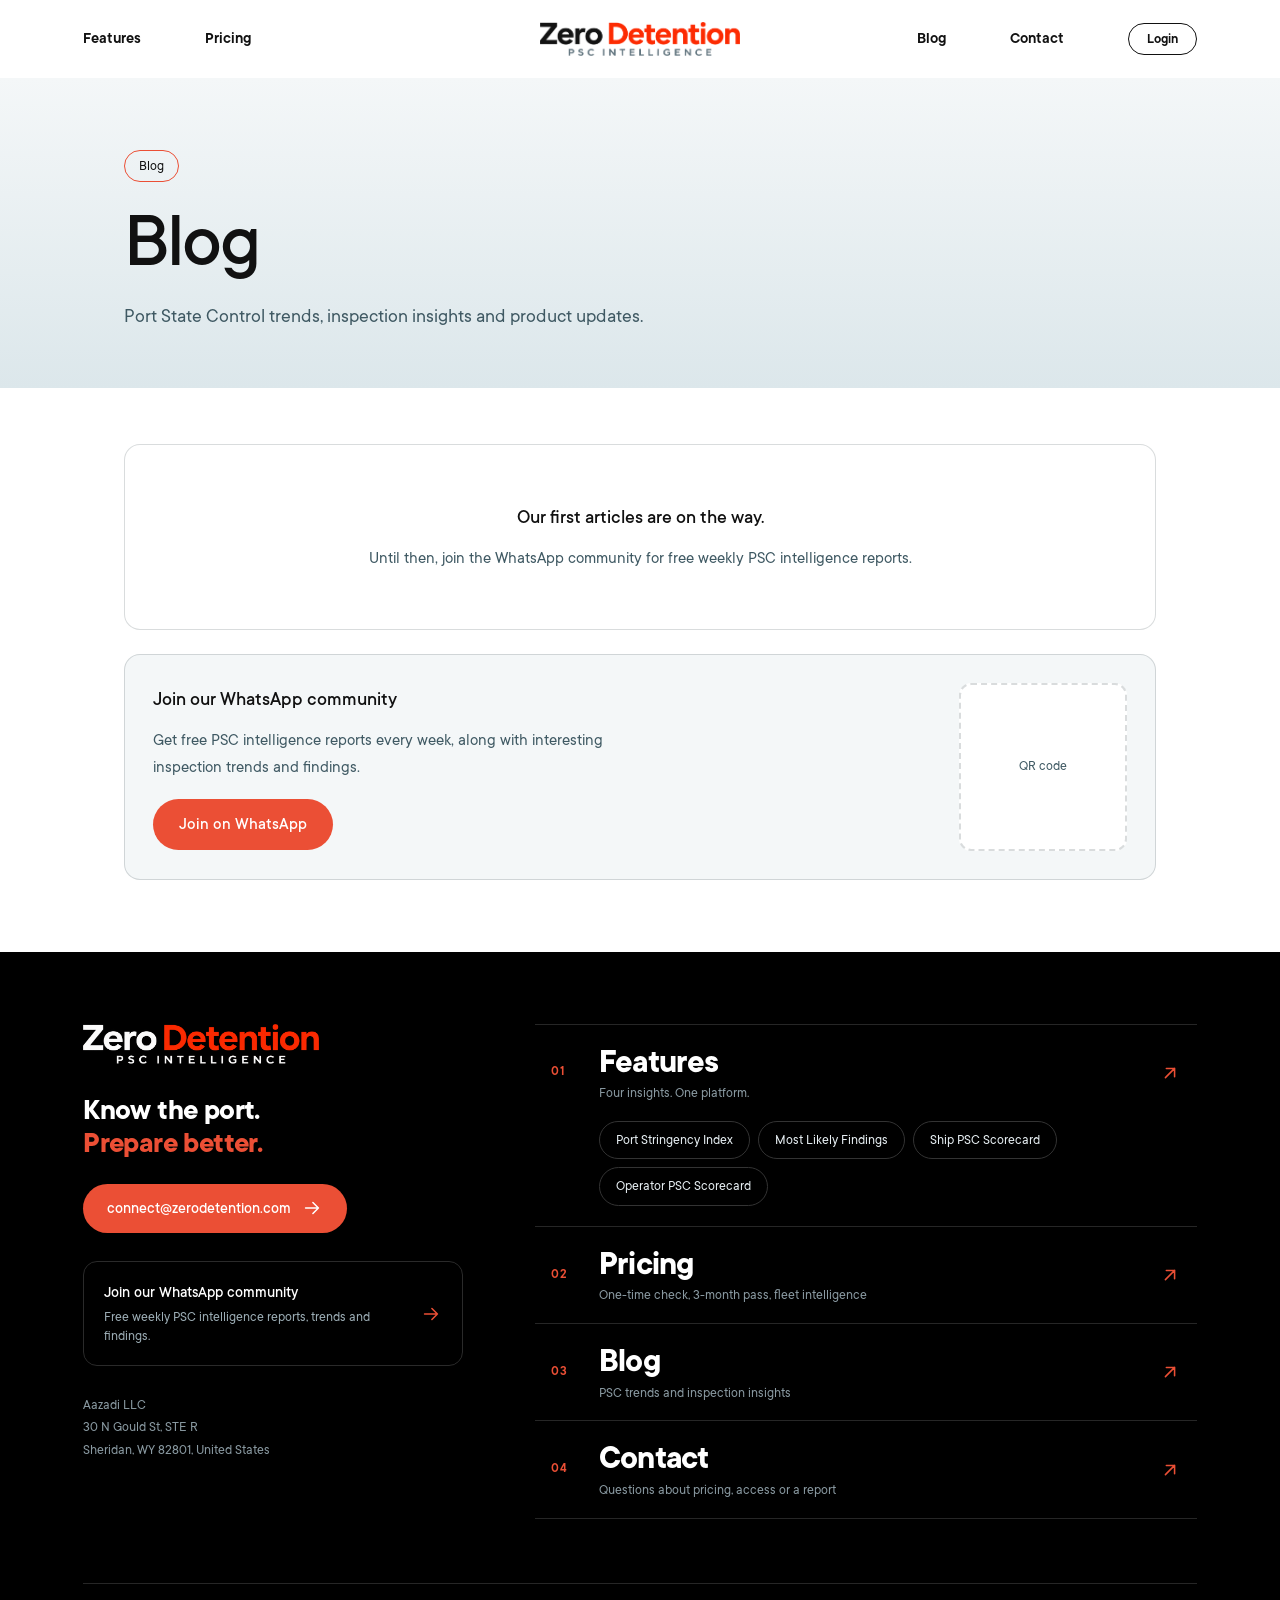
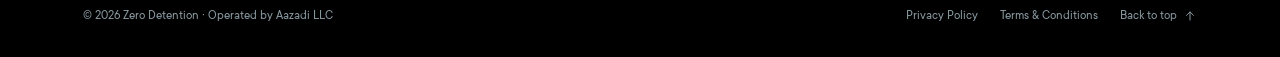
==== blog.html @ bdcffcdd "create all pages" ====
<!DOCTYPE html>
<html lang="en">
<head>
  <meta charset="utf-8">
  <meta name="viewport" content="width=device-width, initial-scale=1, viewport-fit=cover">
  <meta name="theme-color" content="#ffffff">
  <meta name="description" content="PSC trends, inspection insights and product updates from Zero Detention.">
  <title>Blog · Zero Detention</title>
  <link rel="icon" href="assets/logo/zero-detention-on-light.png">
  <link rel="preload" href="assets/fonts/TTCommons-Regular.woff2" as="font" type="font/woff2" crossorigin>
  <link rel="stylesheet" href="styles/fonts.css">
  <link rel="stylesheet" href="styles/layout.css">
  <link rel="stylesheet" href="styles/content.css">
</head>
<body id="top">
  <a class="skip" href="#main">Skip to content</a>
  <header class="site-header">
    <nav class="nav-shell" aria-label="Main navigation">
      <button class="menu-toggle" aria-label="Open menu" aria-expanded="false"><span></span><span></span></button>
      <div class="nav-links nav-left">
        <a href="features.html">Features</a>
        <a href="pricing.html">Pricing</a>
      </div>
      <a class="brand" href="index.html" aria-label="Zero Detention home"><img src="assets/logo/zero-detention-on-light.png" width="1709" height="290" alt="Zero Detention — PSC Intelligence"></a>
      <div class="nav-links nav-right">
        <a href="blog.html">Blog</a>
        <a href="contact.html">Contact</a>
        <a class="nav-login" href="#login">Login</a>
      </div>
    </nav>
    <div class="mobile-menu">
      <a href="features.html">Features</a>
      <a href="pricing.html">Pricing</a>
      <a href="blog.html">Blog</a>
      <a href="contact.html">Contact</a>
      <a href="#login">Login</a>
    </div>
  </header>

  <main id="main">
    <section class="hero"><div class="container">
      <span class="tag">Blog</span>
      <h1>Blog</h1>
      <p class="lede">Port State Control trends, inspection insights and product updates.</p>
    </div></section>
    <section class="container">
      <div class="card empty"><h2>Our first articles are on the way.</h2><p>Until then, join the WhatsApp community for free weekly PSC intelligence reports.</p></div>
      <!-- To publish a post, add inside <div class="post-grid">:
      <a class="post" href="blog-post-slug.html"><span class="tag">Category</span><h2>Post title</h2><p>Short summary.</p><span class="meta">Date · 5 min read</span></a> -->
      <div class="post-grid"></div>
      <section class="wa card" id="community">
        <div class="wa-text">
          <h2>Join our WhatsApp community</h2>
          <p>Get free PSC intelligence reports every week, along with interesting inspection trends and findings.</p>
          <a class="btn" href="#whatsapp-link">Join on WhatsApp</a>
        </div>
        <div class="qr" role="img" aria-label="WhatsApp community QR code (placeholder)"><span>QR code</span></div>
      </section>
    </section>
  </main>
    <footer class="zg" id="site-footer">
      <div class="zg-in">
        <div class="zg-grid">
          <div class="zg-left">
            <a class="zg-logo" href="index.html" aria-label="Zero Detention home"><img src="assets/logo/zero-detention-on-dark.png" width="1709" height="290" alt="Zero Detention — PSC Intelligence" loading="lazy"></a>
            <p class="zg-tag">Know the port.<br><span>Prepare better.</span></p>
            <a class="zg-mail" href="mailto:connect@zerodetention.com">connect@zerodetention.com <i aria-hidden="true"><svg class="ic" viewBox="0 0 24 24" aria-hidden="true" focusable="false"><path d="M5 12h14M13 6l6 6-6 6"/></svg></i></a>
            <a class="zg-wa" href="contact.html#community"><b>Join our WhatsApp community</b><span>Free weekly PSC intelligence reports, trends and findings.</span><i aria-hidden="true"><svg class="ic" viewBox="0 0 24 24" aria-hidden="true" focusable="false"><path d="M5 12h14M13 6l6 6-6 6"/></svg></i></a>
            <address>Aazadi LLC<br>30 N Gould St, STE R<br>Sheridan, WY 82801, United States</address>
          </div>
          <nav class="zg-list" aria-label="Footer">
            <div class="zg-item">
              <a class="zg-row" href="features.html"><span class="zg-n">01</span><span class="zg-t">Features<small>Four insights. One platform.</small></span><i aria-hidden="true"><svg class="ic" viewBox="0 0 24 24" aria-hidden="true" focusable="false"><path d="M7 17 17 7M8 7h9v9"/></svg></i></a>
              <div class="zg-sub"><a href="feature-port-stringency-index.html">Port Stringency Index</a><a href="feature-most-likely-findings.html">Most Likely Findings</a><a href="feature-ship-psc-scorecard.html">Ship PSC Scorecard</a><a href="feature-operator-psc-scorecard.html">Operator PSC Scorecard</a></div>
            </div>
            <a class="zg-row" href="pricing.html"><span class="zg-n">02</span><span class="zg-t">Pricing<small>One-time check, 3-month pass, fleet intelligence</small></span><i aria-hidden="true"><svg class="ic" viewBox="0 0 24 24" aria-hidden="true" focusable="false"><path d="M7 17 17 7M8 7h9v9"/></svg></i></a>
            <a class="zg-row" href="blog.html"><span class="zg-n">03</span><span class="zg-t">Blog<small>PSC trends and inspection insights</small></span><i aria-hidden="true"><svg class="ic" viewBox="0 0 24 24" aria-hidden="true" focusable="false"><path d="M7 17 17 7M8 7h9v9"/></svg></i></a>
            <a class="zg-row" href="contact.html"><span class="zg-n">04</span><span class="zg-t">Contact<small>Questions about pricing, access or a report</small></span><i aria-hidden="true"><svg class="ic" viewBox="0 0 24 24" aria-hidden="true" focusable="false"><path d="M7 17 17 7M8 7h9v9"/></svg></i></a>
          </nav>
        </div>
        <div class="zg-bar">
          <span>© 2026 Zero Detention · Operated by Aazadi LLC</span>
          <span class="zg-legal"><a href="privacy.html">Privacy Policy</a><a href="terms.html">Terms &amp; Conditions</a><a class="zg-top" href="#top">Back to top <svg class="ic" viewBox="0 0 24 24" aria-hidden="true" focusable="false"><path d="M12 19V5M6 11l6-6 6 6"/></svg></a></span>
        </div>
      </div>
    </footer>
  <script src="scripts/nav.js"></script>
</body>
</html>
---- styles/fonts.css ----
/* TT Commons (licensed) — Latin subset, woff2 */
@font-face{font-family:'TT Commons';font-weight:400;font-style:normal;font-display:swap;src:url('../assets/fonts/TTCommons-Regular.woff2') format('woff2')}
@font-face{font-family:'TT Commons';font-weight:500;font-style:normal;font-display:swap;src:url('../assets/fonts/TTCommons-Medium.woff2') format('woff2')}
@font-face{font-family:'TT Commons';font-weight:600;font-style:normal;font-display:swap;src:url('../assets/fonts/TTCommons-DemiBold.woff2') format('woff2')}
@font-face{font-family:'TT Commons';font-weight:700;font-style:normal;font-display:swap;src:url('../assets/fonts/TTCommons-Bold.woff2') format('woff2')}
@font-face{font-family:'TT Commons';font-weight:800;font-style:normal;font-display:swap;src:url('../assets/fonts/TTCommons-ExtraBold.woff2') format('woff2')}
---- styles/layout.css ----
/* ==========================================
   SHARED LAYOUT — header, mobile menu, footer
========================================== */

*{box-sizing:border-box}
body{margin:0;font-family:'TT Commons',system-ui,-apple-system,'Segoe UI',sans-serif}
a{color:inherit;text-decoration:none}
/* ==========================================
   NAVBAR
========================================== */

.site-header {
    height: 78px;
    background: #fff;
    position: absolute;
    inset: 0 0 auto;
    z-index: 20;
}

.nav-shell {
    height: 100%;
    max-width: 1440px;
    margin: auto;
    padding: 0 6.5%;
    display: grid;
    grid-template-columns: 1fr auto 1fr;
    align-items: center;
    gap: 35px;
}

.nav-links {
    display: flex;
    align-items: center;
    gap: clamp(25px, 5vw, 78px);
    font-size: 16px;
    font-weight: 600;
}

.nav-left {
    justify-self: start;
}

.nav-right {
    justify-self: end;
}

.nav-links a {
    transition: color .25s ease;
}

.nav-links a:hover {
    color: var(--accent);
}

.brand {
    display: inline-flex;
    align-items: center;
}

.brand img {
    display: block;
    height: 34px;
    width: auto;
}


.menu-toggle,
.mobile-menu {
    display: none;
}



@media (max-width: 760px) {
    /* Navbar */

    .site-header {
        height: 68px;
    }

    .nav-shell {
        display: flex;
        justify-content: space-between;
        padding: 0 6%;
    }

    .nav-links {
        display: none;
    }

    .brand img {
        height: 28px;
    }

    .menu-toggle {
        display: flex;
        flex-direction: column;
        gap: 5px;
        border: 0;
        background: none;
        padding: 8px;
    }

    .menu-toggle span {
        width: 21px;
        height: 1.5px;
        background: #111;
    }

    .mobile-menu {
        position: absolute;
        top: 68px;
        left: 0;
        right: 0;
        background: #fff;
        padding: 0 7%;
        display: block;
        max-height: 0;
        overflow: hidden;
        transition: max-height .3s, padding .3s;
    }

    .mobile-menu.open {
        max-height: 320px;
        padding: 14px 7% 22px;
    }

    .mobile-menu a {
        display: block;
        font-size: 14px;
        padding: 10px 0;
    }
}

/* ==========================================
   FOOTER — black, numbered link rows
========================================== */
.zg{background:#000;color:#fff}
.zg-in{max-width:1280px;margin:0 auto;padding:72px 6.5% 0}
.zg-grid{display:grid;grid-template-columns:minmax(0,380px) minmax(0,1fr);gap:72px}
.zg-logo img{display:block;height:40px;width:auto}
.zg-tag{font-size:30px;line-height:1.1;font-weight:700;letter-spacing:-.02em;margin:30px 0 24px}
.zg-tag span{color:#EB4F35}
.zg-mail{display:inline-flex;gap:10px;align-items:center;background:#EB4F35;color:#fff;border-radius:999px;padding:12px 24px;font-size:16px;font-weight:500}
.zg-mail:hover{background:#fff;color:#000}
.zg-mail i{font-style:normal}
.zg-wa{display:grid;grid-template-columns:1fr auto;gap:2px 12px;margin-top:28px;padding:18px 20px;border:1px solid #2a2a2a;border-radius:14px;transition:border-color .2s,background .2s}
.zg-wa b{font-weight:500;font-size:16px}
.zg-wa span{grid-column:1;font-size:14px;color:#9DAEB6;line-height:1.4}
.zg-wa i{grid-row:1/3;grid-column:2;align-self:center;font-style:normal;color:#EB4F35;font-size:22px}
.zg-wa:hover{border-color:#EB4F35;background:#0b0b0b}
.zg address{font-style:normal;font-size:14px;line-height:1.6;color:#8A9AA2;margin-top:28px}
.zg-list{border-top:1px solid #262626}
.zg-row{display:grid;grid-template-columns:48px minmax(0,1fr) auto;align-items:center;padding:20px 16px;border-bottom:1px solid #262626;border-radius:0;transition:background .2s,color .2s}
.zg-n{font-size:13px;font-weight:600;letter-spacing:.1em;color:#EB4F35}
.zg-t{font-size:34px;font-weight:700;letter-spacing:-.025em;line-height:1.05}
.zg-t small{display:block;font-size:14px;font-weight:400;letter-spacing:0;color:#8A9AA2;margin-top:6px}
.zg-row i{font-style:normal;font-size:24px;color:#EB4F35}
.zg-row:hover,.zg-row:focus-visible{background:#EB4F35;border-radius:12px;border-color:transparent}
.zg-row:hover .zg-n,.zg-row:hover i,.zg-row:focus-visible .zg-n,.zg-row:focus-visible i{color:#000}
.zg-row:hover small,.zg-row:focus-visible small{color:rgba(0,0,0,.72)}
.zg-item{border-bottom:1px solid #262626}
.zg-item .zg-row{border-bottom:0}
.zg-sub{display:flex;flex-wrap:wrap;gap:8px;padding:0 16px 20px 64px}
.zg-sub a{border:1px solid #333;border-radius:999px;padding:7px 16px;font-size:14px;color:#E8F0F4}
.zg-sub a:hover,.zg-sub a:focus-visible{border-color:#EB4F35;color:#EB4F35}
.zg-bar{display:flex;justify-content:space-between;gap:12px 24px;flex-wrap:wrap;margin-top:64px;padding:22px 0 30px;border-top:1px solid #262626;font-size:13px;color:#8A9AA2}
.zg-legal{display:flex;gap:22px;flex-wrap:wrap}
.zg-bar a:hover{color:#fff}
.zg a:focus-visible{outline:2px solid #fff;outline-offset:3px}
@media (max-width:900px){.zg-grid{grid-template-columns:1fr;gap:48px}.zg-in{padding-top:56px}}
@media (max-width:520px){.zg-t{font-size:28px}.zg-row{grid-template-columns:36px minmax(0,1fr) auto;padding:18px 8px}.zg-sub{padding-left:44px}.zg-bar{margin-top:44px}}
.ic{width:1em;height:1em;stroke:currentColor;fill:none;stroke-width:1.7;stroke-linecap:round;stroke-linejoin:round;display:block}
.zg i{display:inline-flex;font-size:22px}.zg-top{display:inline-flex;gap:6px;align-items:center}.zg-top .ic{font-size:14px}
.fcard .go{display:inline-flex;gap:6px;align-items:center}

/* header Login button */
.nav-right{align-items:center}
.nav-links a.nav-login{border:1px solid #111;border-radius:999px;padding:7px 18px;font-size:14px;font-weight:600;line-height:1.2;transition:background .2s,color .2s}
.nav-links a.nav-login:hover{background:#111;color:#fff}
---- styles/content.css ----
/* Contact, Blog, Privacy, Terms — static pages, no animation */
:root{--brand:#EB4F35;--tide:#0066CC;--deep:#0C2431;--muted:#3F5963;--line:rgba(22,38,45,.16)}
html{scroll-behavior:auto;scroll-padding-top:96px}
body{background:#fff;color:#111;line-height:1.6;font-size:17px}
.skip{position:absolute;left:-999px;top:0;background:#000;color:#fff;padding:10px 16px;z-index:99}.skip:focus{left:8px;top:8px}
main{padding-top:78px}
.container{max-width:1080px;margin:0 auto;padding:0 24px}
.hero{background:linear-gradient(to bottom,#F4F7F8,#DCE7EB);padding:72px 0 56px}
.tag{display:inline-block;border:1px solid var(--brand);border-radius:999px;padding:4px 14px;font-size:14px;margin-bottom:20px}
.hero h1{font-weight:500;font-size:clamp(40px,7vw,80px);line-height:1;letter-spacing:-.03em;margin:0 0 18px}
.lede{font-size:20px;color:var(--muted);max-width:56ch;margin:0}
h2{font-weight:500}
.card{background:#fff;border:1px solid var(--line);border-radius:16px;padding:28px}
.card h2{font-size:20px;margin:0 0 12px}.card p{margin:0}
.ul{border-bottom:1px solid currentColor}.ul:hover{color:var(--brand)}
.btn{display:inline-block;background:var(--brand);color:#fff;border:0;border-radius:999px;padding:12px 26px;font:inherit;font-weight:500;cursor:pointer;margin-top:18px}
.btn:hover{background:#111}
.contact-grid{display:grid;grid-template-columns:minmax(0,.9fr) minmax(0,1.1fr);gap:24px;padding-top:56px;padding-bottom:24px;align-items:start}
.stack{display:grid;gap:24px}
.form label{display:block;font-size:15px;color:var(--muted);margin-bottom:16px}
.form input,.form textarea{display:block;width:100%;margin-top:6px;border:1px solid var(--line);border-radius:10px;padding:12px 14px;font:inherit;color:#111;background:#F7FAFB}
.form input:focus,.form textarea:focus{outline:2px solid var(--tide);outline-offset:1px}
.wa{display:flex;justify-content:space-between;align-items:center;gap:32px;margin:24px 0 72px;background:#F4F7F8}
.wa p{max-width:46ch;color:var(--muted);margin:0}
.qr{flex:none;width:168px;height:168px;border:2px dashed var(--line);border-radius:12px;display:grid;place-items:center;color:var(--muted);font-size:14px;background:#fff}
.empty{margin-top:56px;text-align:center;padding:56px 24px}.empty p{color:var(--muted);margin-top:8px}
.post-grid{display:grid;grid-template-columns:repeat(auto-fill,minmax(300px,1fr));gap:24px}
.post{display:block;border:1px solid var(--line);border-radius:16px;padding:28px}.post:hover{border-color:var(--brand)}
.post h2{font-size:24px;margin:0 0 8px}.post p{color:var(--muted);margin:0 0 14px}.post .meta{font-size:14px;color:var(--muted)}
.legal{display:grid;grid-template-columns:240px minmax(0,1fr);gap:56px;padding-top:56px;padding-bottom:88px;align-items:start}
.toc{position:sticky;top:96px;max-height:calc(100vh - 120px);overflow:auto;font-size:14px}
.toc h2{font-size:12px;letter-spacing:.14em;text-transform:uppercase;color:var(--muted);margin:0 0 12px}
.toc a{display:block;padding:5px 0;color:var(--muted)}.toc a:hover{color:var(--brand)}
.prose{max-width:74ch}
.prose h2{font-size:26px;letter-spacing:-.01em;margin:48px 0 14px;line-height:1.2}.prose h2:first-child{margin-top:0}
.prose h3{font-size:19px;font-weight:600;margin:28px 0 8px}
.prose p{margin:0 0 14px}.prose ul{margin:0 0 16px;padding-left:22px}.prose li{margin-bottom:6px}
.prose a{border-bottom:1px solid currentColor}.prose a:hover{color:var(--brand)}
@media (max-width:820px){main{padding-top:68px}.contact-grid{grid-template-columns:1fr}.legal{grid-template-columns:1fr;gap:24px}.toc{display:none}.wa{flex-direction:column;align-items:flex-start}.hero{padding:48px 0 40px}}
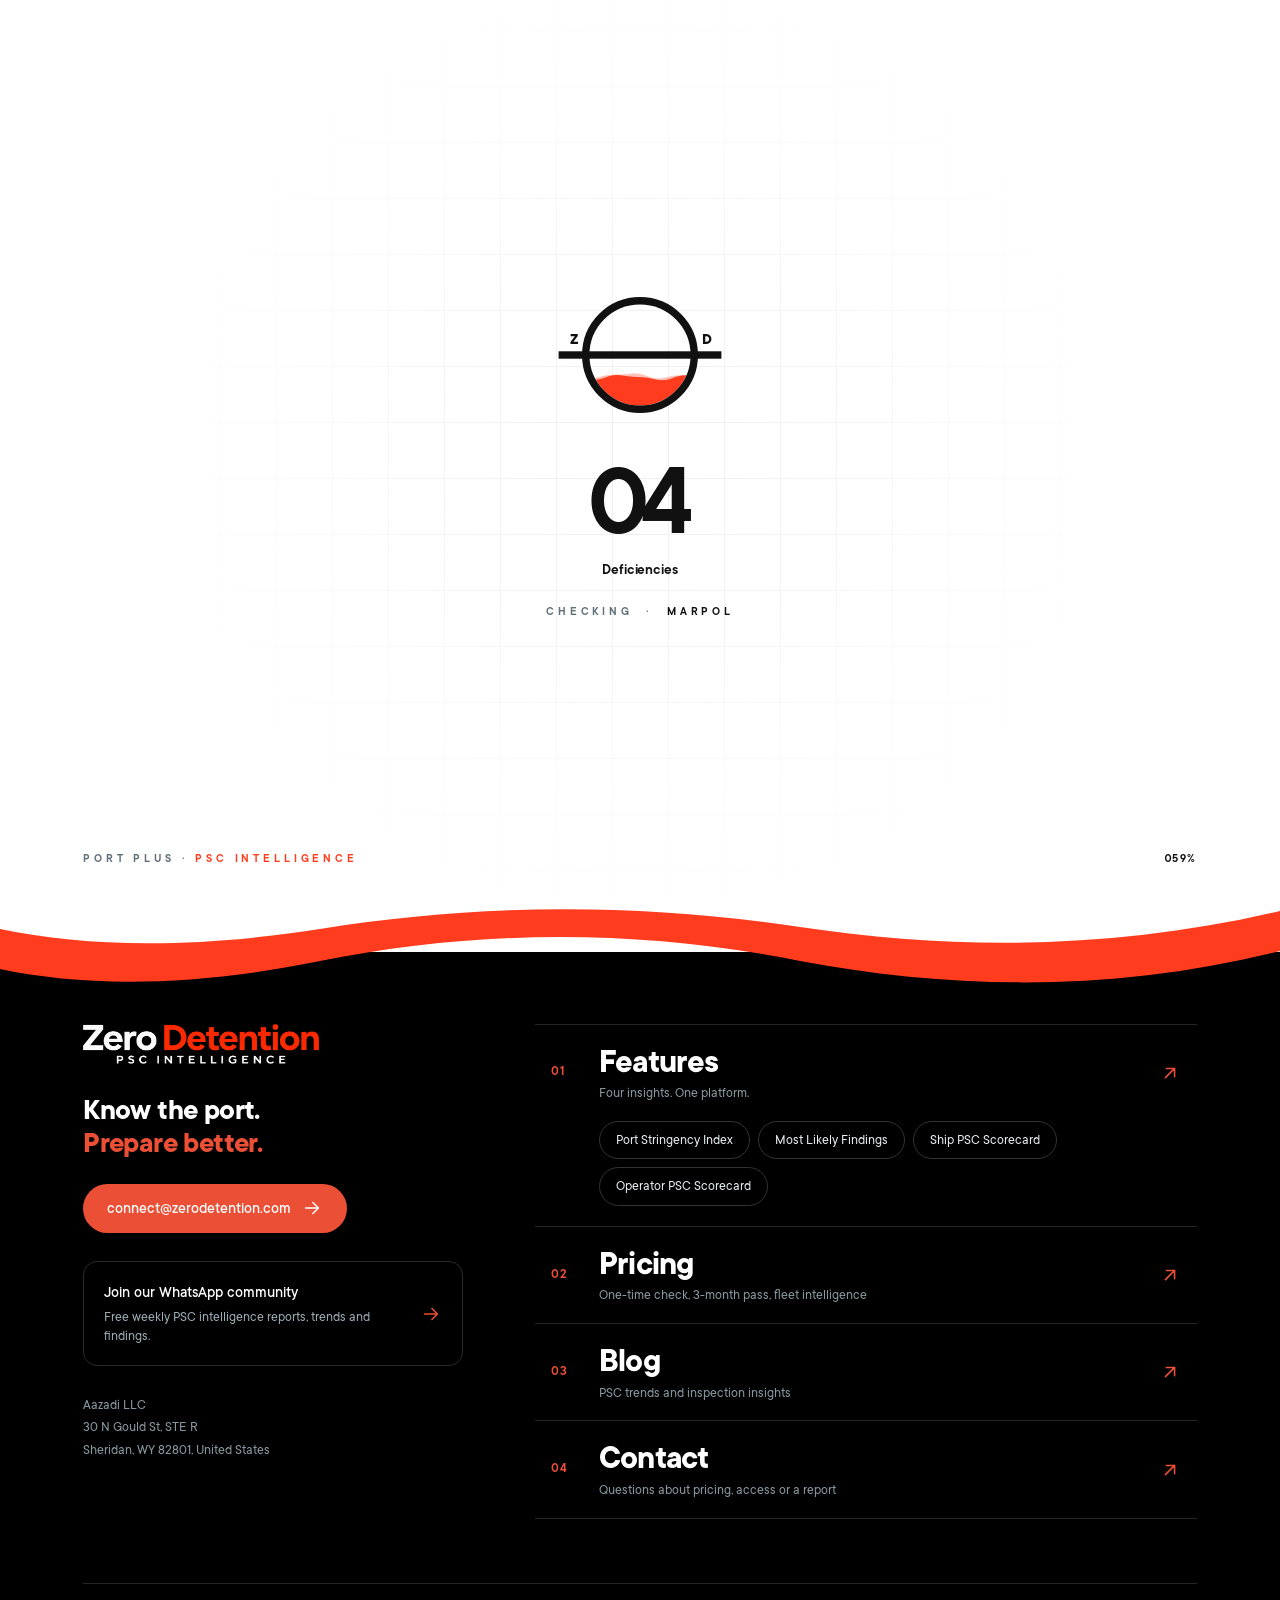
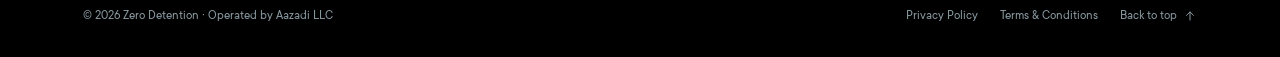
==== commit 4b72df0e: "add loader" ====
--- a/blog.html
+++ b/blog.html
@@ -9,6 +9,8 @@
   <link rel="icon" href="assets/logo/zero-detention-on-light.png">
   <link rel="preload" href="assets/fonts/TTCommons-Regular.woff2" as="font" type="font/woff2" crossorigin>
   <link rel="stylesheet" href="styles/fonts.css">
+  <link rel="stylesheet" href="styles/loader.css">
+  <script src="scripts/loader.js"></script>
   <link rel="stylesheet" href="styles/layout.css">
   <link rel="stylesheet" href="styles/content.css">
 </head>
--- a/styles/loader.css
+++ b/styles/loader.css
@@ -0,0 +1,111 @@
+/* ==========================================
+   PAGE LOADER — "Load line"
+   A Plimsoll mark fills with water to the line while the
+   deficiency count runs down to zero. Markup comes from scripts/loader.js.
+========================================== */
+
+.pp-loader{
+  --pp-accent:#FF3C1E;
+  --pp-ink:#111;
+  --pp-muted:#5E6F77;
+  --pp-paper:#fff;
+  --pp-line:#e8e7e4;
+  position:fixed;inset:0;z-index:9999;
+  font-family:'TT Commons',system-ui,-apple-system,'Segoe UI',sans-serif;
+  color:var(--pp-ink);
+  pointer-events:all;
+  transition:transform 1.05s cubic-bezier(.76,0,.24,1);
+  will-change:transform;
+}
+.pp-loader__panel{
+  position:absolute;inset:0;background:var(--pp-paper);
+  display:grid;place-items:center;
+}
+/* faint chart grid, like a nautical plot sheet */
+.pp-loader__panel::before{
+  content:"";position:absolute;inset:0;pointer-events:none;
+  background-image:
+    linear-gradient(var(--pp-line) 1px,transparent 1px),
+    linear-gradient(90deg,var(--pp-line) 1px,transparent 1px);
+  background-size:56px 56px;background-position:center center;
+  -webkit-mask-image:radial-gradient(circle at 50% 50%,#000 0,transparent 62%);
+          mask-image:radial-gradient(circle at 50% 50%,#000 0,transparent 62%);
+  opacity:.75;
+}
+/* red wave edge that trails the panel as it lifts away */
+.pp-loader__edge{
+  position:absolute;left:0;right:0;top:100%;
+  width:100%;height:90px;display:block;margin-top:-1px;
+}
+.pp-loader__edge .e1{fill:var(--pp-accent)}
+.pp-loader__edge .e2{fill:var(--pp-paper)}
+
+.pp-loader__core{
+  position:relative;display:flex;flex-direction:column;align-items:center;
+  text-align:center;
+}
+.pp-loader__mark{width:148px;height:148px;display:block;overflow:visible}
+.pp-loader__mark .ring{fill:none;stroke:var(--pp-ink);stroke-width:6}
+.pp-loader__mark .bar{fill:var(--pp-ink)}
+.pp-loader__mark .w-back{fill:var(--pp-accent);opacity:.32}
+.pp-loader__mark .w-front{fill:var(--pp-accent)}
+.pp-loader__mark .tick{fill:var(--pp-ink)}
+
+.pp-loader__count{
+  margin-top:30px;
+  font-weight:600;font-size:clamp(64px,9vw,104px);line-height:.86;
+  letter-spacing:-.045em;font-variant-numeric:tabular-nums;
+  transition:color .35s ease;
+}
+.pp-loader__label{
+  margin-top:12px;font-size:15px;font-weight:600;letter-spacing:-.01em;
+  height:1.2em;overflow:hidden;position:relative;min-width:16ch;
+}
+.pp-loader__label span{
+  display:block;transition:transform .5s cubic-bezier(.65,0,.35,1),opacity .4s ease;
+}
+.pp-loader__label .next{position:absolute;inset:0;transform:translateY(110%);opacity:0;color:var(--pp-accent)}
+
+.pp-loader__check{
+  margin-top:26px;
+  font-size:12px;font-weight:600;letter-spacing:.32em;text-transform:uppercase;
+  color:var(--pp-muted);min-height:1.2em;
+}
+.pp-loader__check b{font-weight:600;color:var(--pp-ink);transition:opacity .18s ease}
+
+.pp-loader__foot{
+  position:absolute;left:6.5%;right:6.5%;bottom:34px;
+  display:flex;justify-content:space-between;align-items:flex-end;gap:20px;
+  font-size:12px;font-weight:600;letter-spacing:.32em;text-transform:uppercase;color:var(--pp-muted);
+}
+.pp-loader__foot .pct{color:var(--pp-ink);font-variant-numeric:tabular-nums;letter-spacing:.12em}
+.pp-loader__brand i{font-style:normal}
+.pp-loader__brand b{color:var(--pp-accent);font-weight:600}
+
+/* finished state */
+.pp-loader.is-clear .pp-loader__count{color:var(--pp-accent)}
+.pp-loader.is-clear .pp-loader__label .now{transform:translateY(-110%);opacity:0}
+.pp-loader.is-clear .pp-loader__label .next{transform:none;opacity:1}
+.pp-loader.is-clear .pp-loader__mark{animation:pp-seal .7s cubic-bezier(.34,1.56,.64,1)}
+@keyframes pp-seal{40%{transform:scale(1.06)}100%{transform:scale(1)}}
+
+/* exit: lift the whole sheet, the red wave sweeps up after it */
+.pp-loader.is-leaving{transform:translateY(calc(-100% - 90px))}
+.pp-loader.is-leaving .pp-loader__core{transition:transform .9s cubic-bezier(.76,0,.24,1),opacity .5s ease;transform:translateY(-40px);opacity:0}
+
+/* page beneath: lock scroll while loading */
+html.pp-loading,html.pp-loading body{overflow:hidden!important}
+
+@media (max-width:600px){
+  .pp-loader__mark{width:118px;height:118px}
+  .pp-loader__check{letter-spacing:.22em;font-size:11px}
+  .pp-loader__foot{bottom:24px;font-size:10px;letter-spacing:.22em}
+  .pp-loader__brand i{display:none}
+}
+
+@media (prefers-reduced-motion:reduce){
+  .pp-loader{transition:opacity .4s ease}
+  .pp-loader.is-leaving{transform:none;opacity:0}
+  .pp-loader__edge{display:none}
+  .pp-loader.is-clear .pp-loader__mark{animation:none}
+}
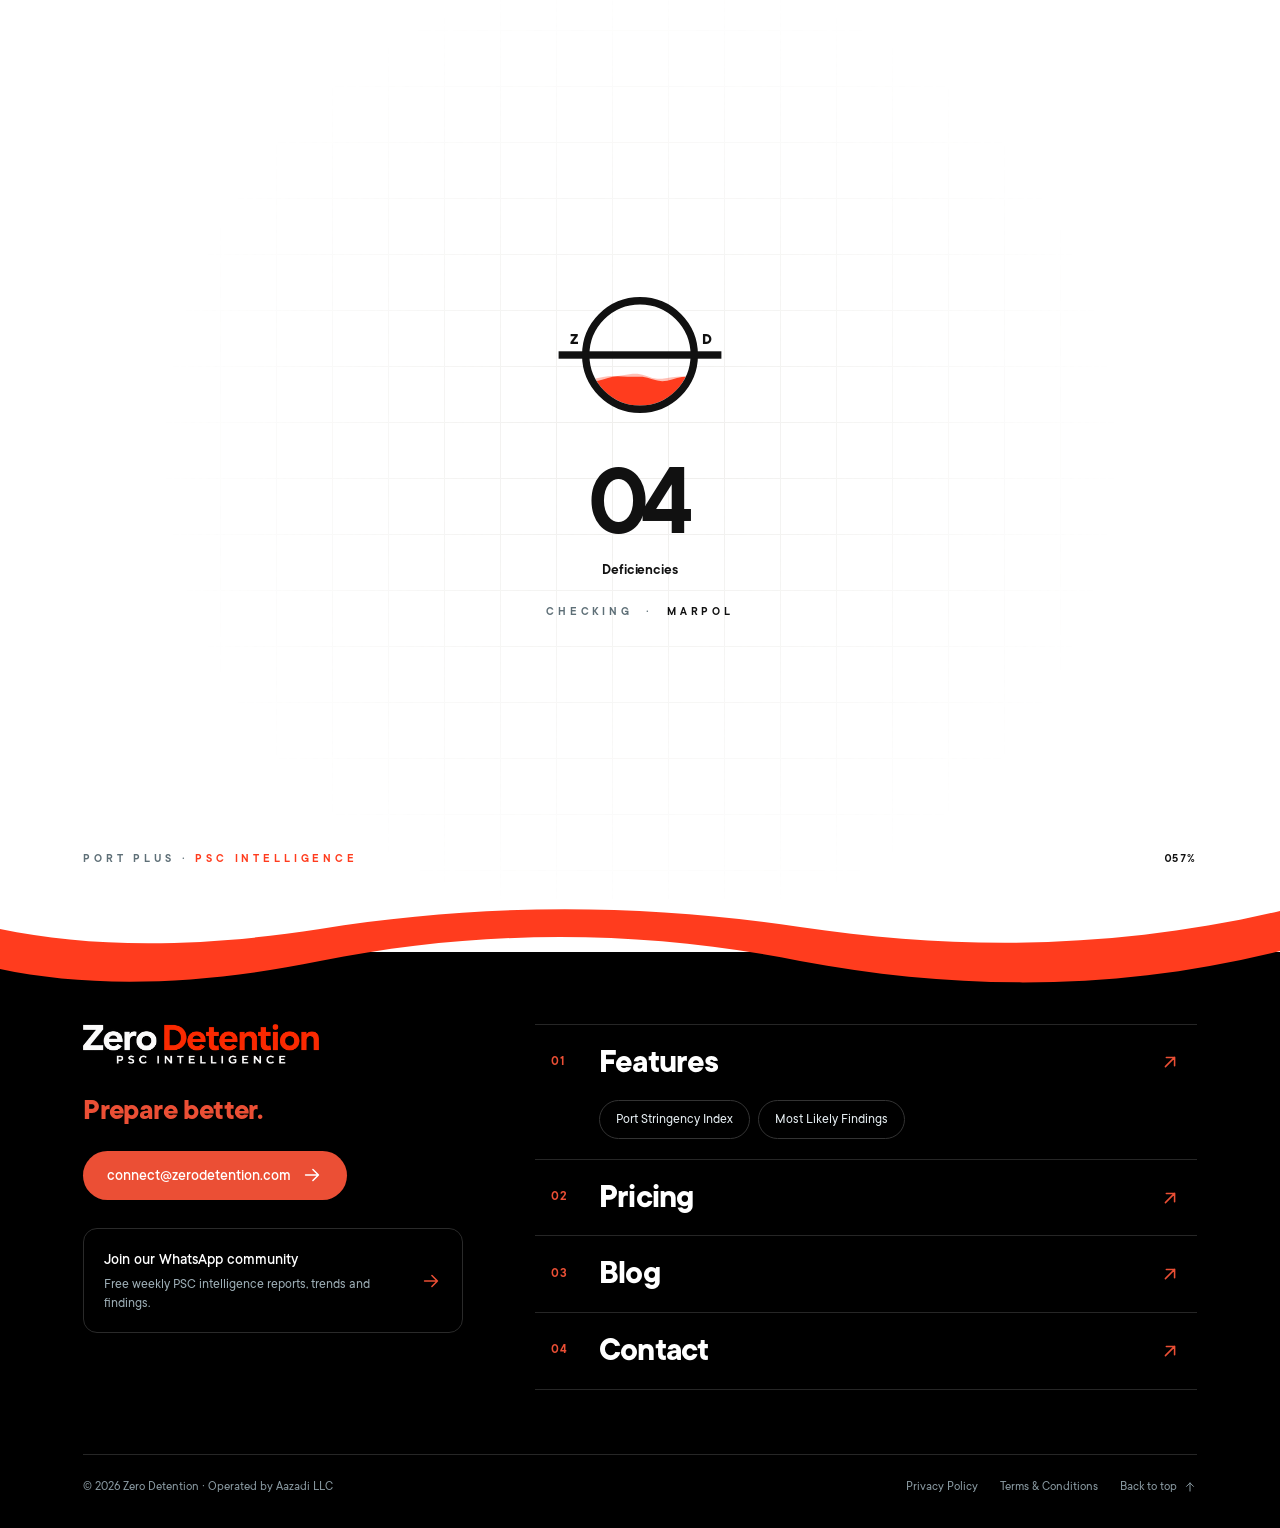
==== commit 90d77c5f: "Apply Nov 2026 content review: 2 features, new How it works, stats, pricing tiers, contact cleanup C" ====
--- a/blog.html
+++ b/blog.html
@@ -65,19 +65,18 @@
         <div class="zg-grid">
           <div class="zg-left">
             <a class="zg-logo" href="index.html" aria-label="Zero Detention home"><img src="assets/logo/zero-detention-on-dark.png" width="1709" height="290" alt="Zero Detention — PSC Intelligence" loading="lazy"></a>
-            <p class="zg-tag">Know the port.<br><span>Prepare better.</span></p>
+            <p class="zg-tag"><span>Prepare better.</span></p>
             <a class="zg-mail" href="mailto:connect@zerodetention.com">connect@zerodetention.com <i aria-hidden="true"><svg class="ic" viewBox="0 0 24 24" aria-hidden="true" focusable="false"><path d="M5 12h14M13 6l6 6-6 6"/></svg></i></a>
             <a class="zg-wa" href="contact.html#community"><b>Join our WhatsApp community</b><span>Free weekly PSC intelligence reports, trends and findings.</span><i aria-hidden="true"><svg class="ic" viewBox="0 0 24 24" aria-hidden="true" focusable="false"><path d="M5 12h14M13 6l6 6-6 6"/></svg></i></a>
-            <address>Aazadi LLC<br>30 N Gould St, STE R<br>Sheridan, WY 82801, United States</address>
           </div>
           <nav class="zg-list" aria-label="Footer">
             <div class="zg-item">
-              <a class="zg-row" href="features.html"><span class="zg-n">01</span><span class="zg-t">Features<small>Four insights. One platform.</small></span><i aria-hidden="true"><svg class="ic" viewBox="0 0 24 24" aria-hidden="true" focusable="false"><path d="M7 17 17 7M8 7h9v9"/></svg></i></a>
-              <div class="zg-sub"><a href="feature-port-stringency-index.html">Port Stringency Index</a><a href="feature-most-likely-findings.html">Most Likely Findings</a><a href="feature-ship-psc-scorecard.html">Ship PSC Scorecard</a><a href="feature-operator-psc-scorecard.html">Operator PSC Scorecard</a></div>
+              <a class="zg-row" href="features.html"><span class="zg-n">01</span><span class="zg-t">Features</span><i aria-hidden="true"><svg class="ic" viewBox="0 0 24 24" aria-hidden="true" focusable="false"><path d="M7 17 17 7M8 7h9v9"/></svg></i></a>
+              <div class="zg-sub"><a href="feature-port-stringency-index.html">Port Stringency Index</a><a href="feature-most-likely-findings.html">Most Likely Findings</a></div>
             </div>
-            <a class="zg-row" href="pricing.html"><span class="zg-n">02</span><span class="zg-t">Pricing<small>One-time check, 3-month pass, fleet intelligence</small></span><i aria-hidden="true"><svg class="ic" viewBox="0 0 24 24" aria-hidden="true" focusable="false"><path d="M7 17 17 7M8 7h9v9"/></svg></i></a>
-            <a class="zg-row" href="blog.html"><span class="zg-n">03</span><span class="zg-t">Blog<small>PSC trends and inspection insights</small></span><i aria-hidden="true"><svg class="ic" viewBox="0 0 24 24" aria-hidden="true" focusable="false"><path d="M7 17 17 7M8 7h9v9"/></svg></i></a>
-            <a class="zg-row" href="contact.html"><span class="zg-n">04</span><span class="zg-t">Contact<small>Questions about pricing, access or a report</small></span><i aria-hidden="true"><svg class="ic" viewBox="0 0 24 24" aria-hidden="true" focusable="false"><path d="M7 17 17 7M8 7h9v9"/></svg></i></a>
+            <a class="zg-row" href="pricing.html"><span class="zg-n">02</span><span class="zg-t">Pricing</span><i aria-hidden="true"><svg class="ic" viewBox="0 0 24 24" aria-hidden="true" focusable="false"><path d="M7 17 17 7M8 7h9v9"/></svg></i></a>
+            <a class="zg-row" href="blog.html"><span class="zg-n">03</span><span class="zg-t">Blog</span><i aria-hidden="true"><svg class="ic" viewBox="0 0 24 24" aria-hidden="true" focusable="false"><path d="M7 17 17 7M8 7h9v9"/></svg></i></a>
+            <a class="zg-row" href="contact.html"><span class="zg-n">04</span><span class="zg-t">Contact</span><i aria-hidden="true"><svg class="ic" viewBox="0 0 24 24" aria-hidden="true" focusable="false"><path d="M7 17 17 7M8 7h9v9"/></svg></i></a>
           </nav>
         </div>
         <div class="zg-bar">
--- a/styles/content.css
+++ b/styles/content.css
@@ -15,7 +15,7 @@
 .ul{border-bottom:1px solid currentColor}.ul:hover{color:var(--brand)}
 .btn{display:inline-block;background:var(--brand);color:#fff;border:0;border-radius:999px;padding:12px 26px;font:inherit;font-weight:500;cursor:pointer;margin-top:18px}
 .btn:hover{background:#111}
-.contact-grid{display:grid;grid-template-columns:minmax(0,.9fr) minmax(0,1.1fr);gap:24px;padding-top:56px;padding-bottom:24px;align-items:start}
+.contact-grid{display:grid;grid-template-columns:repeat(2,minmax(0,1fr));gap:24px;padding-top:56px;padding-bottom:24px;align-items:stretch}
 .stack{display:grid;gap:24px}
 .form label{display:block;font-size:15px;color:var(--muted);margin-bottom:16px}
 .form input,.form textarea{display:block;width:100%;margin-top:6px;border:1px solid var(--line);border-radius:10px;padding:12px 14px;font:inherit;color:#111;background:#F7FAFB}
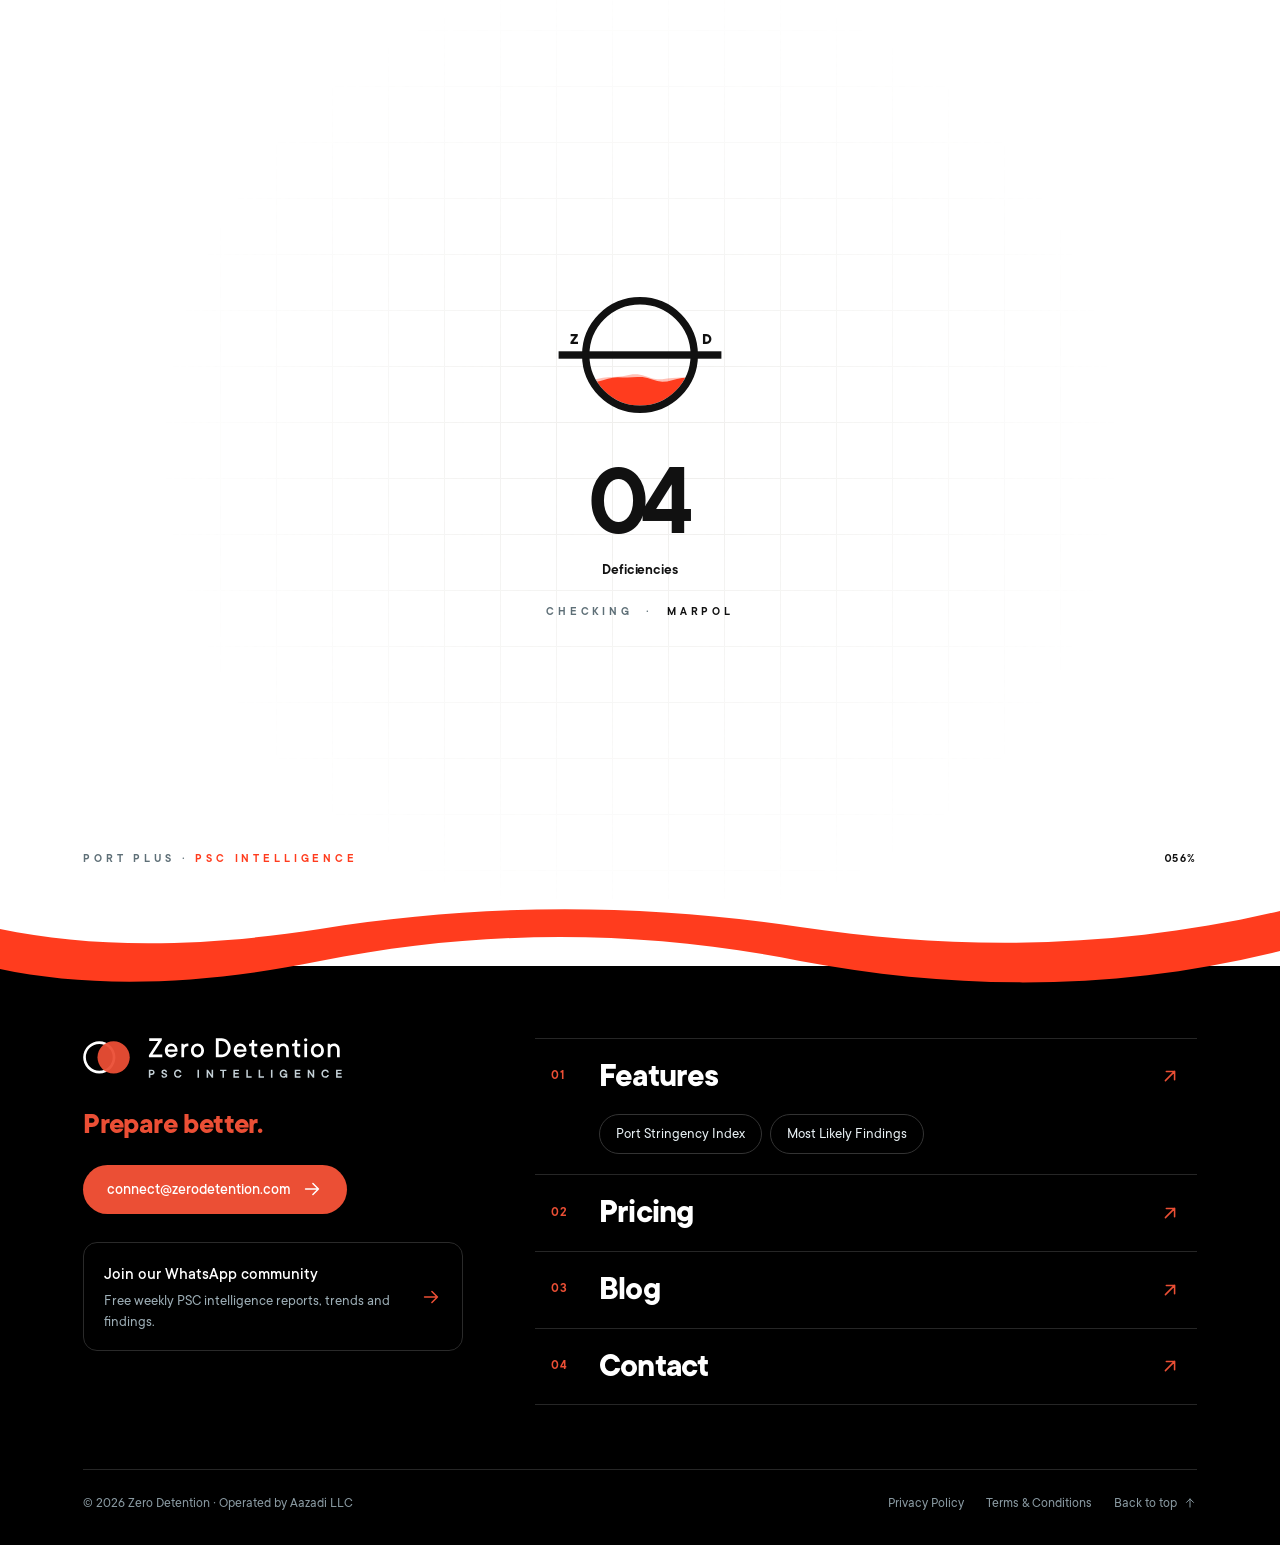
==== commit abd952ea: "New SVG logo, circle-mark favicon set, larger body text Co-Authored-By: Claude Opus 5.5 <noreply@ant" ====
--- a/blog.html
+++ b/blog.html
@@ -6,7 +6,9 @@
   <meta name="theme-color" content="#ffffff">
   <meta name="description" content="PSC trends, inspection insights and product updates from Zero Detention.">
   <title>Blog · Zero Detention</title>
-  <link rel="icon" href="assets/logo/zero-detention-on-light.png">
+  <link rel="icon" href="favicon.ico" sizes="any">
+  <link rel="icon" href="assets/favicon/favicon.svg" type="image/svg+xml">
+  <link rel="apple-touch-icon" href="assets/favicon/apple-touch-icon.png">
   <link rel="preload" href="assets/fonts/TTCommons-Regular.woff2" as="font" type="font/woff2" crossorigin>
   <link rel="stylesheet" href="styles/fonts.css">
   <link rel="stylesheet" href="styles/loader.css">
@@ -23,7 +25,7 @@
         <a href="features.html">Features</a>
         <a href="pricing.html">Pricing</a>
       </div>
-      <a class="brand" href="index.html" aria-label="Zero Detention home"><img src="assets/logo/zero-detention-on-light.png" width="1709" height="290" alt="Zero Detention — PSC Intelligence"></a>
+      <a class="brand" href="index.html" aria-label="Zero Detention home"><img src="assets/logo/zero-detention-on-light.svg" width="2789" height="431" alt="Zero Detention — PSC Intelligence"></a>
       <div class="nav-links nav-right">
         <a href="blog.html">Blog</a>
         <a href="contact.html">Contact</a>
@@ -64,7 +66,7 @@
       <div class="zg-in">
         <div class="zg-grid">
           <div class="zg-left">
-            <a class="zg-logo" href="index.html" aria-label="Zero Detention home"><img src="assets/logo/zero-detention-on-dark.png" width="1709" height="290" alt="Zero Detention — PSC Intelligence" loading="lazy"></a>
+            <a class="zg-logo" href="index.html" aria-label="Zero Detention home"><img src="assets/logo/zero-detention-on-dark.svg" width="2789" height="431" alt="Zero Detention — PSC Intelligence" loading="lazy"></a>
             <p class="zg-tag"><span>Prepare better.</span></p>
             <a class="zg-mail" href="mailto:connect@zerodetention.com">connect@zerodetention.com <i aria-hidden="true"><svg class="ic" viewBox="0 0 24 24" aria-hidden="true" focusable="false"><path d="M5 12h14M13 6l6 6-6 6"/></svg></i></a>
             <a class="zg-wa" href="contact.html#community"><b>Join our WhatsApp community</b><span>Free weekly PSC intelligence reports, trends and findings.</span><i aria-hidden="true"><svg class="ic" viewBox="0 0 24 24" aria-hidden="true" focusable="false"><path d="M5 12h14M13 6l6 6-6 6"/></svg></i></a>
--- a/styles/layout.css
+++ b/styles/layout.css
@@ -178,3 +178,8 @@
 .nav-right{align-items:center}
 .nav-links a.nav-login{border:1px solid #111;border-radius:999px;padding:7px 18px;font-size:14px;font-weight:600;line-height:1.2;transition:background .2s,color .2s}
 .nav-links a.nav-login:hover{background:#111;color:#fff}
+/* Larger footer text */
+.zg-wa b{font-size:17px}
+.zg-wa span{font-size:15px}
+.zg-sub a{font-size:15px}
+.zg-bar{font-size:14px}
--- a/styles/content.css
+++ b/styles/content.css
@@ -37,3 +37,9 @@
 .prose p{margin:0 0 14px}.prose ul{margin:0 0 16px;padding-left:22px}.prose li{margin-bottom:6px}
 .prose a{border-bottom:1px solid currentColor}.prose a:hover{color:var(--brand)}
 @media (max-width:820px){main{padding-top:68px}.contact-grid{grid-template-columns:1fr}.legal{grid-template-columns:1fr;gap:24px}.toc{display:none}.wa{flex-direction:column;align-items:flex-start}.hero{padding:48px 0 40px}}
+/* Larger body text */
+body{font-size:18px}
+.lede{font-size:21px}
+.card h2{font-size:22px}
+.toc{font-size:15px}
+@media (max-width:820px){body{font-size:17px}.lede{font-size:19px}}
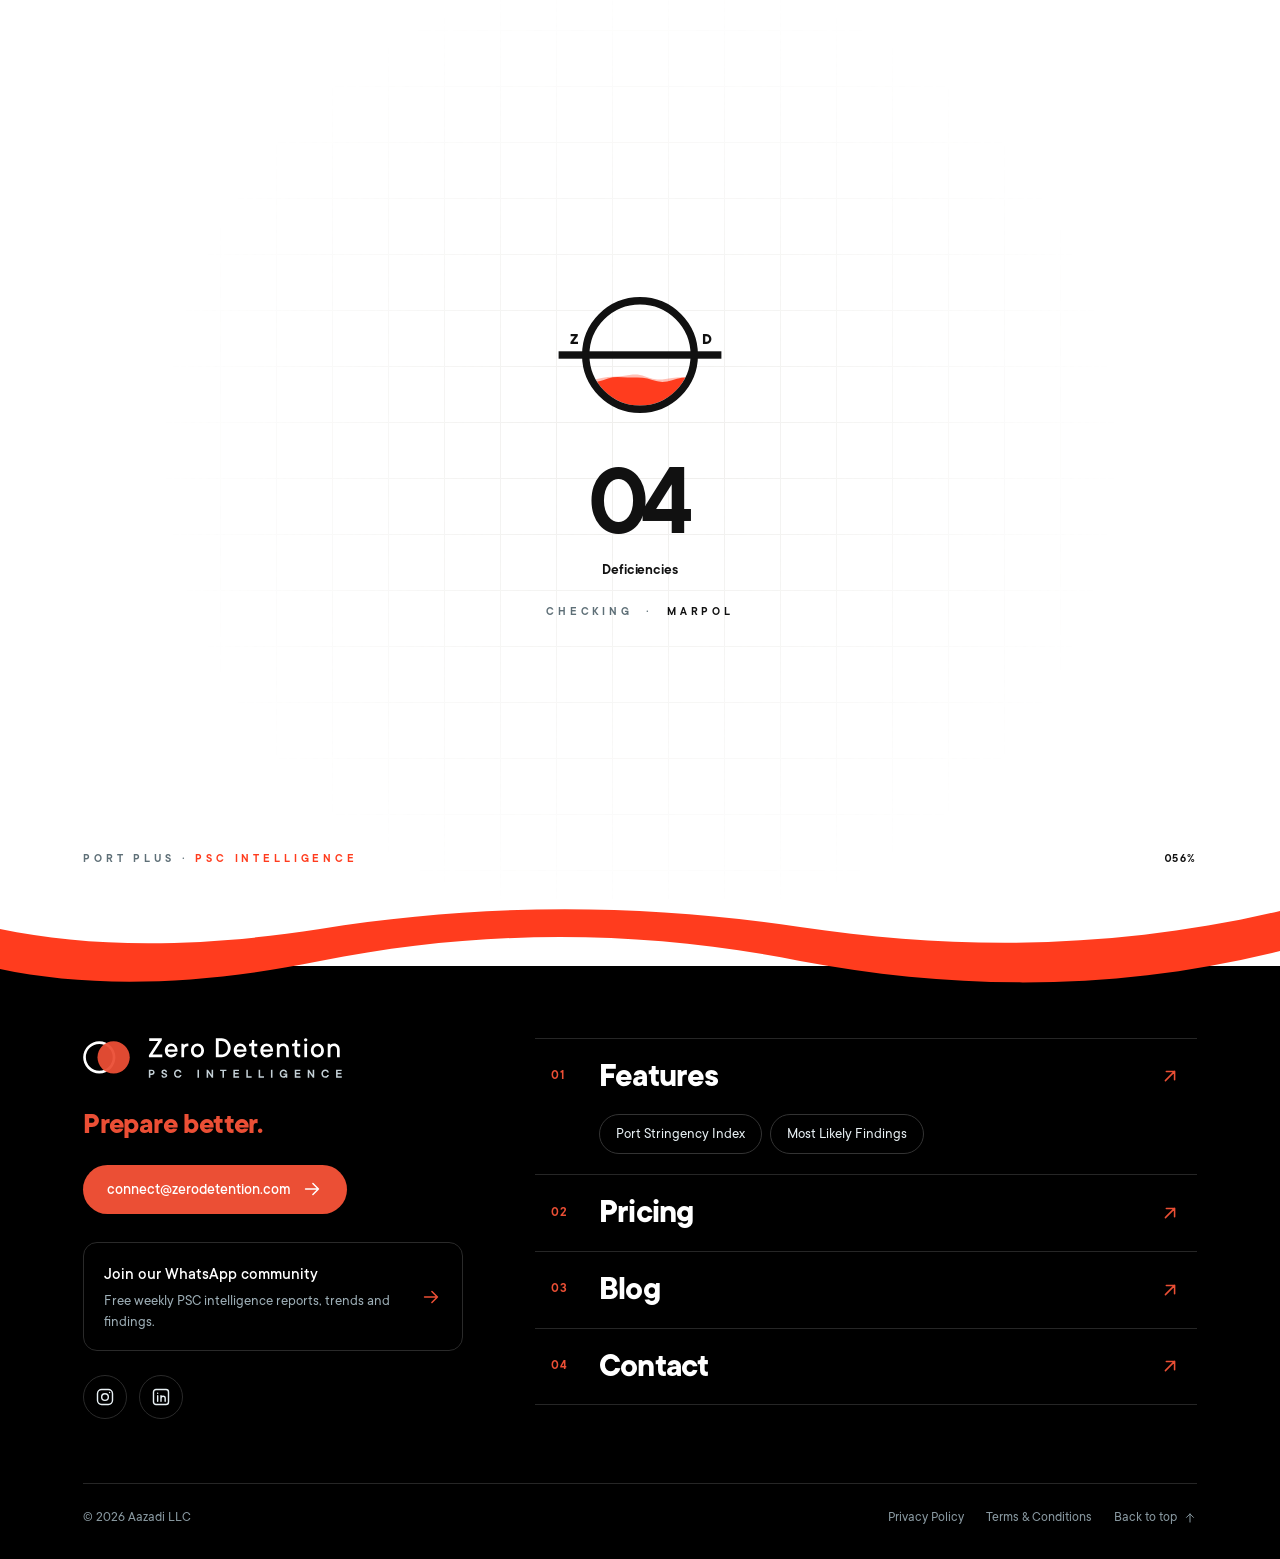
==== commit 7fcc8e91: "new change like remove pages add new content" ====
--- a/blog.html
+++ b/blog.html
@@ -70,6 +70,10 @@
             <p class="zg-tag"><span>Prepare better.</span></p>
             <a class="zg-mail" href="mailto:connect@zerodetention.com">connect@zerodetention.com <i aria-hidden="true"><svg class="ic" viewBox="0 0 24 24" aria-hidden="true" focusable="false"><path d="M5 12h14M13 6l6 6-6 6"/></svg></i></a>
             <a class="zg-wa" href="contact.html#community"><b>Join our WhatsApp community</b><span>Free weekly PSC intelligence reports, trends and findings.</span><i aria-hidden="true"><svg class="ic" viewBox="0 0 24 24" aria-hidden="true" focusable="false"><path d="M5 12h14M13 6l6 6-6 6"/></svg></i></a>
+            <div class="zg-social" aria-label="Follow Zero Detention">
+              <a href="https://www.instagram.com/zerodetention/" target="_blank" rel="noopener noreferrer" aria-label="Zero Detention on Instagram"><svg class="ic" viewBox="0 0 24 24" aria-hidden="true" focusable="false"><rect x="3" y="3" width="18" height="18" rx="5"/><circle cx="12" cy="12" r="4"/><path d="M17.5 6.5h.01"/></svg></a>
+              <a href="https://www.linkedin.com/company/zero-detention/" target="_blank" rel="noopener noreferrer" aria-label="Zero Detention on LinkedIn"><svg class="ic" viewBox="0 0 24 24" aria-hidden="true" focusable="false"><rect x="3" y="3" width="18" height="18" rx="3"/><path d="M8 10.5V17M8 7.5v.01M12 17v-6.5M12 13.5a2.5 2.5 0 0 1 5 0V17"/></svg></a>
+            </div>
           </div>
           <nav class="zg-list" aria-label="Footer">
             <div class="zg-item">
@@ -82,7 +86,7 @@
           </nav>
         </div>
         <div class="zg-bar">
-          <span>© 2026 Zero Detention · Operated by Aazadi LLC</span>
+          <span>© 2026 Aazadi LLC</span>
           <span class="zg-legal"><a href="privacy.html">Privacy Policy</a><a href="terms.html">Terms &amp; Conditions</a><a class="zg-top" href="#top">Back to top <svg class="ic" viewBox="0 0 24 24" aria-hidden="true" focusable="false"><path d="M12 19V5M6 11l6-6 6 6"/></svg></a></span>
         </div>
       </div>
--- a/styles/layout.css
+++ b/styles/layout.css
@@ -149,6 +149,9 @@
 .zg-wa span{grid-column:1;font-size:14px;color:#9DAEB6;line-height:1.4}
 .zg-wa i{grid-row:1/3;grid-column:2;align-self:center;font-style:normal;color:#EB4F35;font-size:22px}
 .zg-wa:hover{border-color:#EB4F35;background:#0b0b0b}
+.zg-social{display:flex;gap:12px;margin-top:24px}
+.zg-social a{display:inline-flex;align-items:center;justify-content:center;width:44px;height:44px;border:1px solid #2a2a2a;border-radius:50%;color:#E8F0F4;font-size:20px;transition:border-color .2s,background .2s,color .2s}
+.zg-social a:hover,.zg-social a:focus-visible{background:#EB4F35;border-color:#EB4F35;color:#fff}
 .zg address{font-style:normal;font-size:14px;line-height:1.6;color:#8A9AA2;margin-top:28px}
 .zg-list{border-top:1px solid #262626}
 .zg-row{display:grid;grid-template-columns:48px minmax(0,1fr) auto;align-items:center;padding:20px 16px;border-bottom:1px solid #262626;border-radius:0;transition:background .2s,color .2s}
